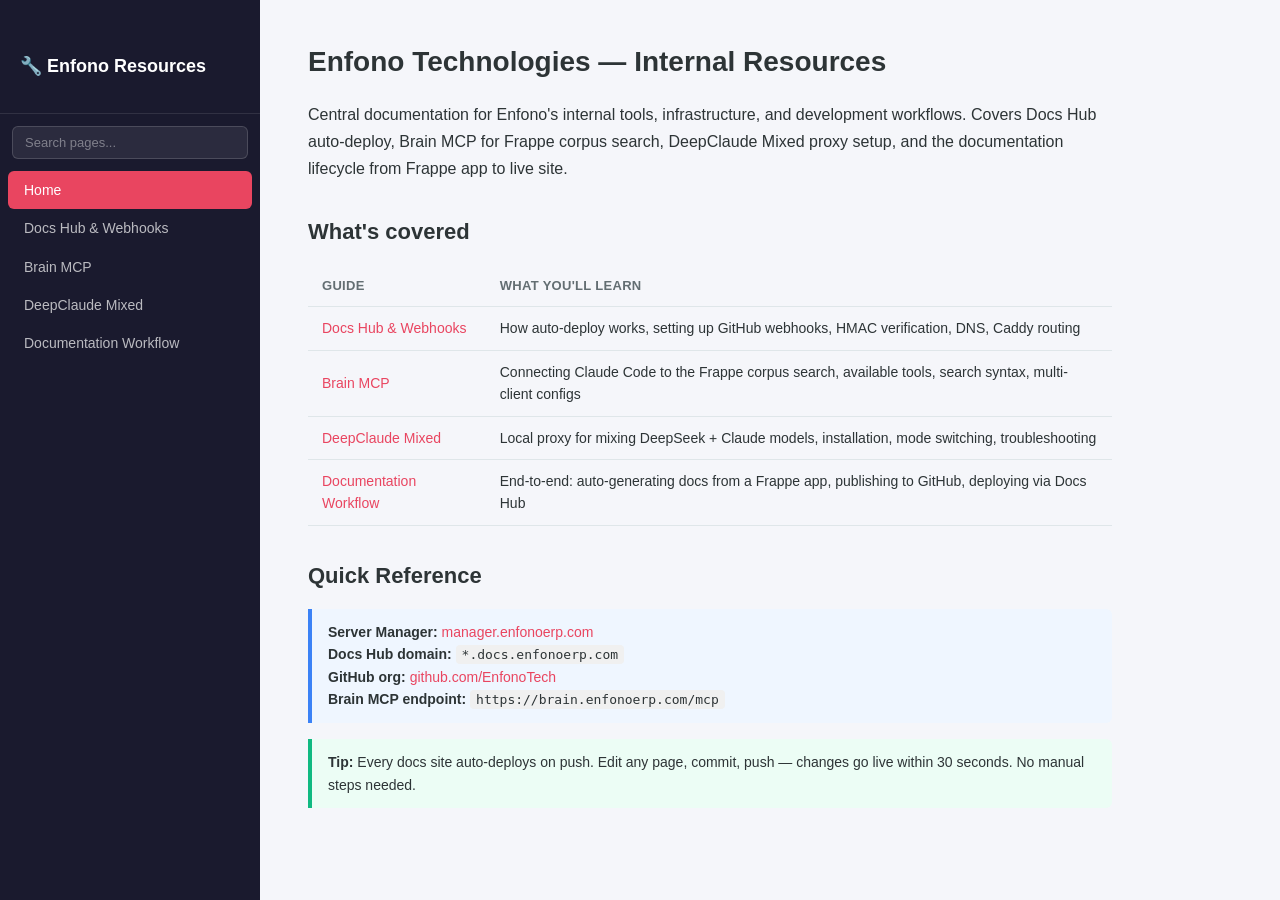
==== index.html @ 30807373 "Initial commit: Enfono internal resources documentation Covers Docs Hub webhooks, Brain MCP, DeepCla" ====
<!DOCTYPE html>
<html lang="en">
<head>
  <meta charset="UTF-8">
  <meta name="viewport" content="width=device-width, initial-scale=1.0">
  <title>Enfono Internal Resources</title>
  <link rel="stylesheet" href="css/style.css">
</head>
<body>
  <div class="layout">
    <nav class="sidebar" id="sidebar">
      <div class="sidebar-brand">
        <h2>🔧 Enfono Resources</h2>
      </div>
      <div class="sidebar-search">
        <input type="text" id="nav-search" placeholder="Search pages...">
      </div>
      <ul class="nav-list" id="nav-list">
        <li><a href="/" class="nav-link active">Home</a></li>
        <li><a href="pages/docs-hub-webhooks.html" class="nav-link">Docs Hub &amp; Webhooks</a></li>
        <li><a href="pages/brain-mcp.html" class="nav-link">Brain MCP</a></li>
        <li><a href="pages/deepclaude-mixed.html" class="nav-link">DeepClaude Mixed</a></li>
        <li><a href="pages/documentation-workflow.html" class="nav-link">Documentation Workflow</a></li>
      </ul>
    </nav>

    <main class="content">
      <h1>Enfono Technologies — Internal Resources</h1>
      <p>
        Central documentation for Enfono's internal tools, infrastructure, and development workflows.
        Covers Docs Hub auto-deploy, Brain MCP for Frappe corpus search, DeepClaude Mixed proxy setup, and the documentation lifecycle from Frappe app to live site.
      </p>

      <h2>What's covered</h2>

      <table>
        <thead>
          <tr><th>Guide</th><th>What you'll learn</th></tr>
        </thead>
        <tbody>
          <tr>
            <td><a href="pages/docs-hub-webhooks.html">Docs Hub &amp; Webhooks</a></td>
            <td>How auto-deploy works, setting up GitHub webhooks, HMAC verification, DNS, Caddy routing</td>
          </tr>
          <tr>
            <td><a href="pages/brain-mcp.html">Brain MCP</a></td>
            <td>Connecting Claude Code to the Frappe corpus search, available tools, search syntax, multi-client configs</td>
          </tr>
          <tr>
            <td><a href="pages/deepclaude-mixed.html">DeepClaude Mixed</a></td>
            <td>Local proxy for mixing DeepSeek + Claude models, installation, mode switching, troubleshooting</td>
          </tr>
          <tr>
            <td><a href="pages/documentation-workflow.html">Documentation Workflow</a></td>
            <td>End-to-end: auto-generating docs from a Frappe app, publishing to GitHub, deploying via Docs Hub</td>
          </tr>
        </tbody>
      </table>

      <h2>Quick Reference</h2>

      <div class="callout callout-info">
        <strong>Server Manager:</strong> <a href="https://manager.enfonoerp.com" target="_blank">manager.enfonoerp.com</a><br>
        <strong>Docs Hub domain:</strong> <code>*.docs.enfonoerp.com</code><br>
        <strong>GitHub org:</strong> <a href="https://github.com/EnfonoTech" target="_blank">github.com/EnfonoTech</a><br>
        <strong>Brain MCP endpoint:</strong> <code>https://brain.enfonoerp.com/mcp</code>
      </div>

      <div class="callout callout-tip">
        <strong>Tip:</strong> Every docs site auto-deploys on push. Edit any page, commit, push — changes go live within 30 seconds. No manual steps needed.
      </div>
    </main>
  </div>

  <script src="js/nav.js"></script>
</body>
</html>
---- css/style.css ----
:root {
  --sidebar-bg: #1a1a2e;
  --sidebar-hover: #16213e;
  --sidebar-active: #0f3460;
  --accent: #e94560;
  --accent-light: #ff6b81;
  --bg: #f5f6fa;
  --card-bg: #ffffff;
  --text: #2d3436;
  --text-light: #636e72;
  --border: #dfe6e9;
  --code-bg: #f0f0f0;
  --pre-bg: #1e1e2e;
  --pre-text: #cdd6f4;
}

* { margin: 0; padding: 0; box-sizing: border-box; }

body {
  font-family: -apple-system, BlinkMacSystemFont, 'Segoe UI', Roboto, sans-serif;
  background: var(--bg);
  color: var(--text);
  line-height: 1.6;
}

.layout { display: flex; min-height: 100vh; }

/* ── Sidebar ─────────────────────────────────────────────────────────────── */

.sidebar {
  width: 260px;
  background: var(--sidebar-bg);
  color: #fff;
  padding: 20px 0;
  position: fixed;
  top: 0;
  left: 0;
  bottom: 0;
  overflow-y: auto;
  z-index: 10;
}

.sidebar-brand {
  padding: 0 20px 20px;
  border-bottom: 1px solid rgba(255,255,255,0.1);
  margin-bottom: 12px;
}

.sidebar-brand h2 { font-size: 18px; color: #fff; }

.sidebar-search {
  padding: 0 12px 12px;
}

.sidebar-search input {
  width: 100%;
  padding: 8px 12px;
  border: 1px solid rgba(255,255,255,0.15);
  border-radius: 6px;
  background: rgba(255,255,255,0.08);
  color: #fff;
  font-size: 13px;
  outline: none;
  transition: border-color 0.2s;
}

.sidebar-search input::placeholder { color: rgba(255,255,255,0.4); }
.sidebar-search input:focus { border-color: var(--accent); }

.nav-list { list-style: none; padding: 0 8px; }

.nav-link {
  display: block;
  padding: 8px 16px;
  color: rgba(255,255,255,0.7);
  text-decoration: none;
  border-radius: 6px;
  font-size: 14px;
  transition: all 0.15s;
}

.nav-link:hover { background: var(--sidebar-hover); color: #fff; }
.nav-link.active { background: var(--accent); color: #fff; }

/* ── Content ─────────────────────────────────────────────────────────────── */

.content {
  margin-left: 260px;
  padding: 40px 48px;
  max-width: 900px;
  width: 100%;
}

h1 { font-size: 28px; margin-bottom: 16px; color: var(--text); }
h2 { font-size: 22px; margin: 32px 0 12px; color: var(--text); }
h3 { font-size: 18px; margin: 24px 0 8px; color: var(--text); }
h4 { font-size: 15px; margin: 20px 0 6px; color: var(--text); }

p { line-height: 1.7; margin-bottom: 12px; color: var(--text); }

a { color: var(--accent); text-decoration: none; }
a:hover { text-decoration: underline; }

code {
  background: var(--code-bg);
  padding: 2px 6px;
  border-radius: 4px;
  font-size: 13px;
  font-family: 'SF Mono', 'Fira Code', 'Fira Mono', monospace;
}

pre {
  background: var(--pre-bg);
  color: var(--pre-text);
  padding: 16px;
  border-radius: 8px;
  overflow-x: auto;
  margin: 12px 0;
  font-size: 13px;
  line-height: 1.5;
}

pre code {
  background: none;
  padding: 0;
  color: inherit;
  font-size: inherit;
}

/* ── Callouts ────────────────────────────────────────────────────────────── */

.callout {
  border-left: 4px solid var(--accent);
  background: #fef2f4;
  padding: 12px 16px;
  border-radius: 0 6px 6px 0;
  margin: 16px 0;
  font-size: 14px;
}

.callout-warning {
  border-left-color: #f59e0b;
  background: #fffbeb;
}

.callout-info {
  border-left-color: #3b82f6;
  background: #eff6ff;
}

.callout-tip {
  border-left-color: #10b981;
  background: #ecfdf5;
}

/* ── Tables ──────────────────────────────────────────────────────────────── */

table {
  width: 100%;
  border-collapse: collapse;
  margin: 16px 0;
  font-size: 14px;
}

th, td {
  text-align: left;
  padding: 10px 14px;
  border-bottom: 1px solid var(--border);
}

th {
  font-weight: 600;
  font-size: 13px;
  color: var(--text-light);
  text-transform: uppercase;
  letter-spacing: 0.3px;
  background: var(--bg);
}

tr:hover td { background: rgba(0,0,0,0.01); }

/* ── Steps ───────────────────────────────────────────────────────────────── */

.steps { counter-reset: step; list-style: none; padding: 0; margin: 16px 0; }

.steps li {
  counter-increment: step;
  position: relative;
  padding-left: 40px;
  margin-bottom: 20px;
}

.steps li::before {
  content: counter(step);
  position: absolute;
  left: 0;
  top: 0;
  width: 26px;
  height: 26px;
  background: var(--accent);
  color: #fff;
  border-radius: 50%;
  text-align: center;
  line-height: 26px;
  font-size: 13px;
  font-weight: 600;
}

.steps li h3 { margin-top: 0; }

/* ── Mobile ──────────────────────────────────────────────────────────────── */

@media (max-width: 768px) {
  .sidebar { width: 100%; position: relative; height: auto; padding: 12px; }
  .layout { flex-direction: column; }
  .content { margin-left: 0; padding: 20px; }
}
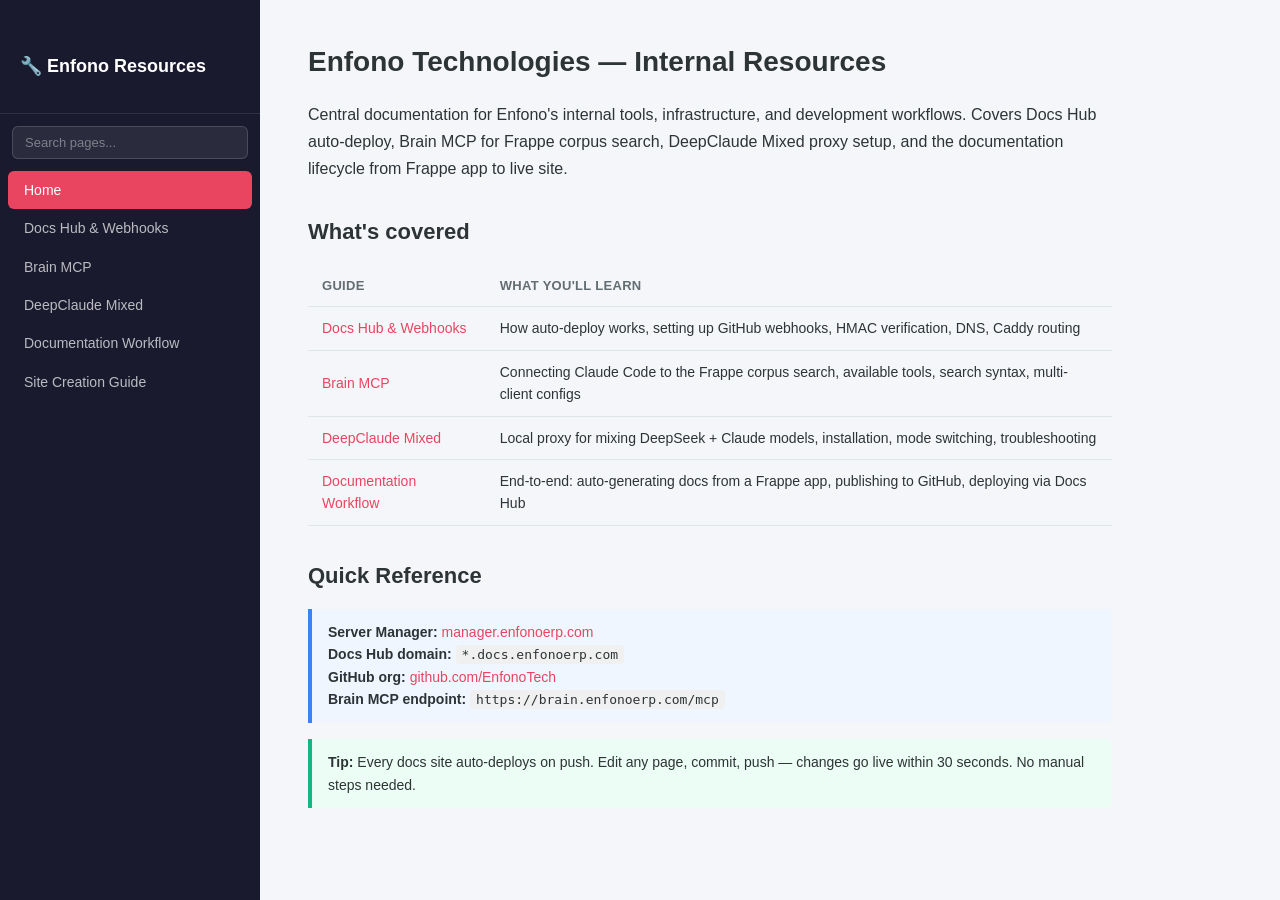
==== commit 8b514023: "Add server manager site creation do & don't guide Documents safe terminal workflows when manager err" ====
--- a/index.html
+++ b/index.html
@@ -21,6 +21,7 @@
         <li><a href="pages/brain-mcp.html" class="nav-link">Brain MCP</a></li>
         <li><a href="pages/deepclaude-mixed.html" class="nav-link">DeepClaude Mixed</a></li>
         <li><a href="pages/documentation-workflow.html" class="nav-link">Documentation Workflow</a></li>
+        <li><a href="pages/server-manager-site-creation.html" class="nav-link">Site Creation Guide</a></li>
       </ul>
     </nav>
 
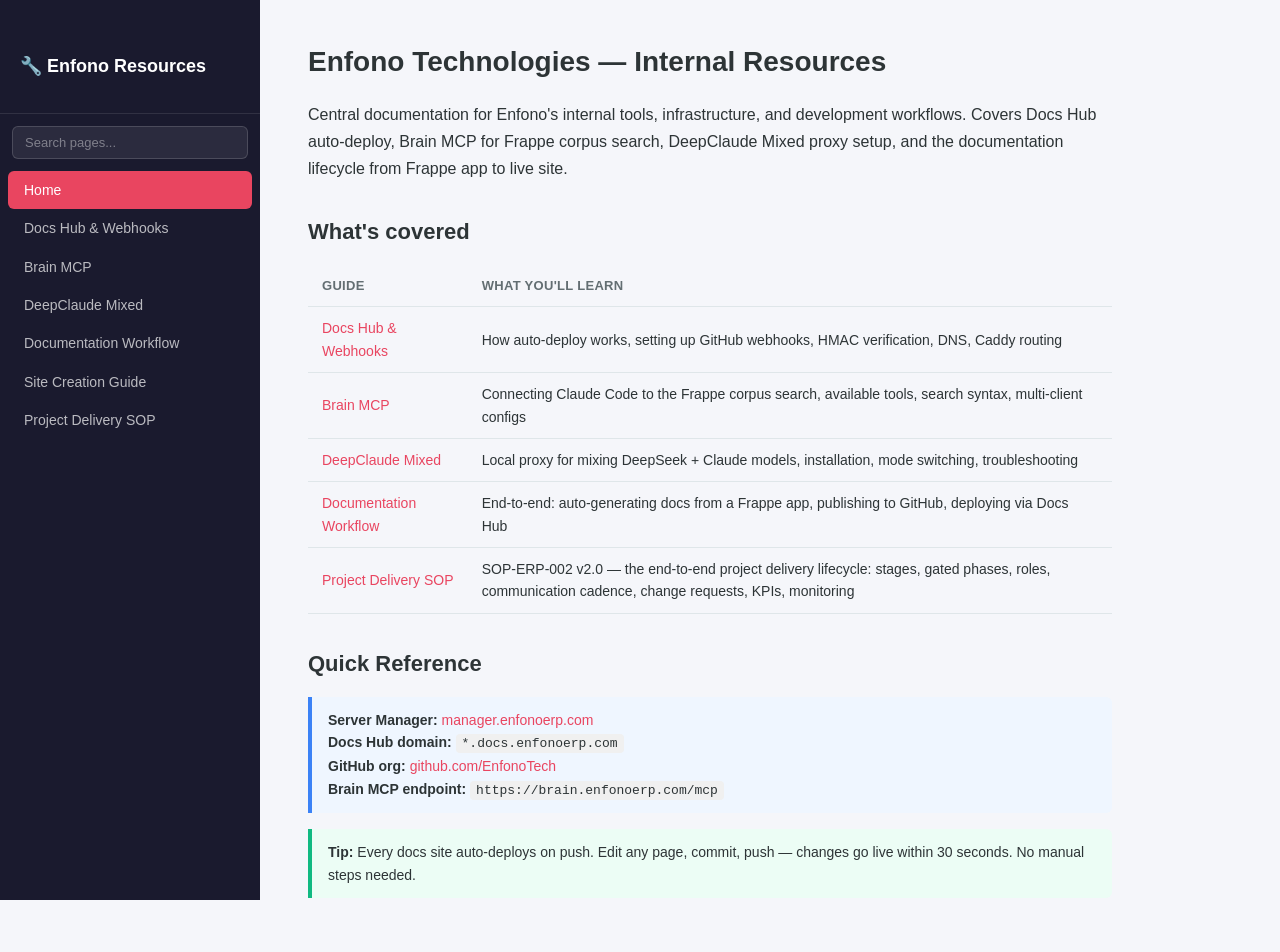
==== commit 258d6cae: "Add Project Delivery SOP (SOP-ERP-002 v2.0) doc page Unified end-to-end project delivery SOP: four l" ====
--- a/index.html
+++ b/index.html
@@ -22,6 +22,7 @@
         <li><a href="pages/deepclaude-mixed.html" class="nav-link">DeepClaude Mixed</a></li>
         <li><a href="pages/documentation-workflow.html" class="nav-link">Documentation Workflow</a></li>
         <li><a href="pages/server-manager-site-creation.html" class="nav-link">Site Creation Guide</a></li>
+        <li><a href="pages/project-delivery-sop.html" class="nav-link">Project Delivery SOP</a></li>
       </ul>
     </nav>
 
@@ -55,6 +56,10 @@
             <td><a href="pages/documentation-workflow.html">Documentation Workflow</a></td>
             <td>End-to-end: auto-generating docs from a Frappe app, publishing to GitHub, deploying via Docs Hub</td>
           </tr>
+          <tr>
+            <td><a href="pages/project-delivery-sop.html">Project Delivery SOP</a></td>
+            <td>SOP-ERP-002 v2.0 — the end-to-end project delivery lifecycle: stages, gated phases, roles, communication cadence, change requests, KPIs, monitoring</td>
+          </tr>
         </tbody>
       </table>
 
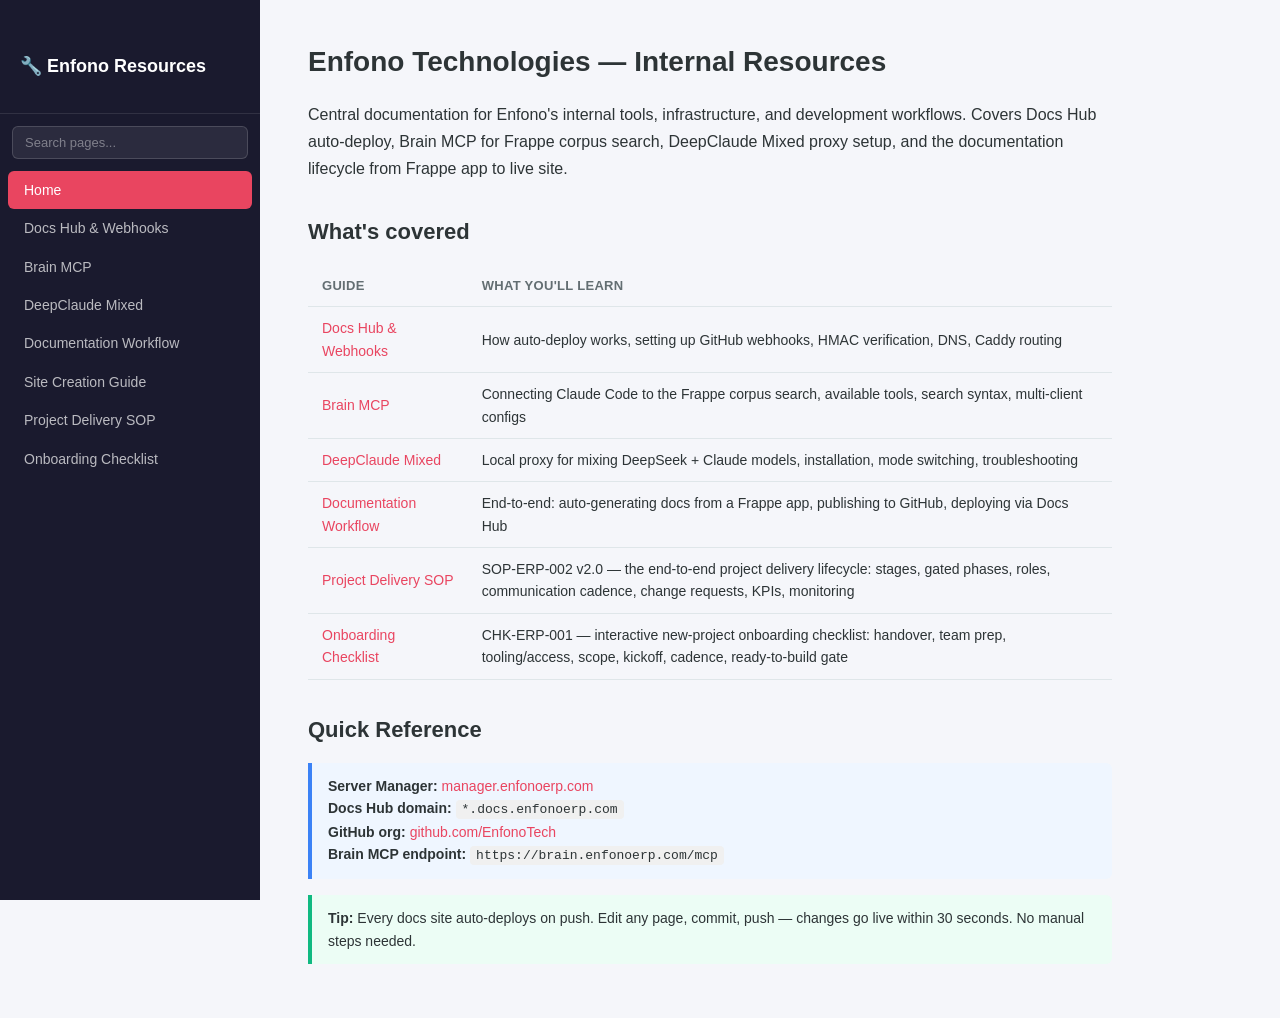
==== commit ca1f5189: "Add New Project Onboarding Checklist page (CHK-ERP-001) Interactive checklist (localStorage tick-off" ====
--- a/index.html
+++ b/index.html
@@ -23,6 +23,7 @@
         <li><a href="pages/documentation-workflow.html" class="nav-link">Documentation Workflow</a></li>
         <li><a href="pages/server-manager-site-creation.html" class="nav-link">Site Creation Guide</a></li>
         <li><a href="pages/project-delivery-sop.html" class="nav-link">Project Delivery SOP</a></li>
+        <li><a href="pages/project-onboarding-checklist.html" class="nav-link">Onboarding Checklist</a></li>
       </ul>
     </nav>
 
@@ -60,6 +61,10 @@
             <td><a href="pages/project-delivery-sop.html">Project Delivery SOP</a></td>
             <td>SOP-ERP-002 v2.0 — the end-to-end project delivery lifecycle: stages, gated phases, roles, communication cadence, change requests, KPIs, monitoring</td>
           </tr>
+          <tr>
+            <td><a href="pages/project-onboarding-checklist.html">Onboarding Checklist</a></td>
+            <td>CHK-ERP-001 — interactive new-project onboarding checklist: handover, team prep, tooling/access, scope, kickoff, cadence, ready-to-build gate</td>
+          </tr>
         </tbody>
       </table>
 
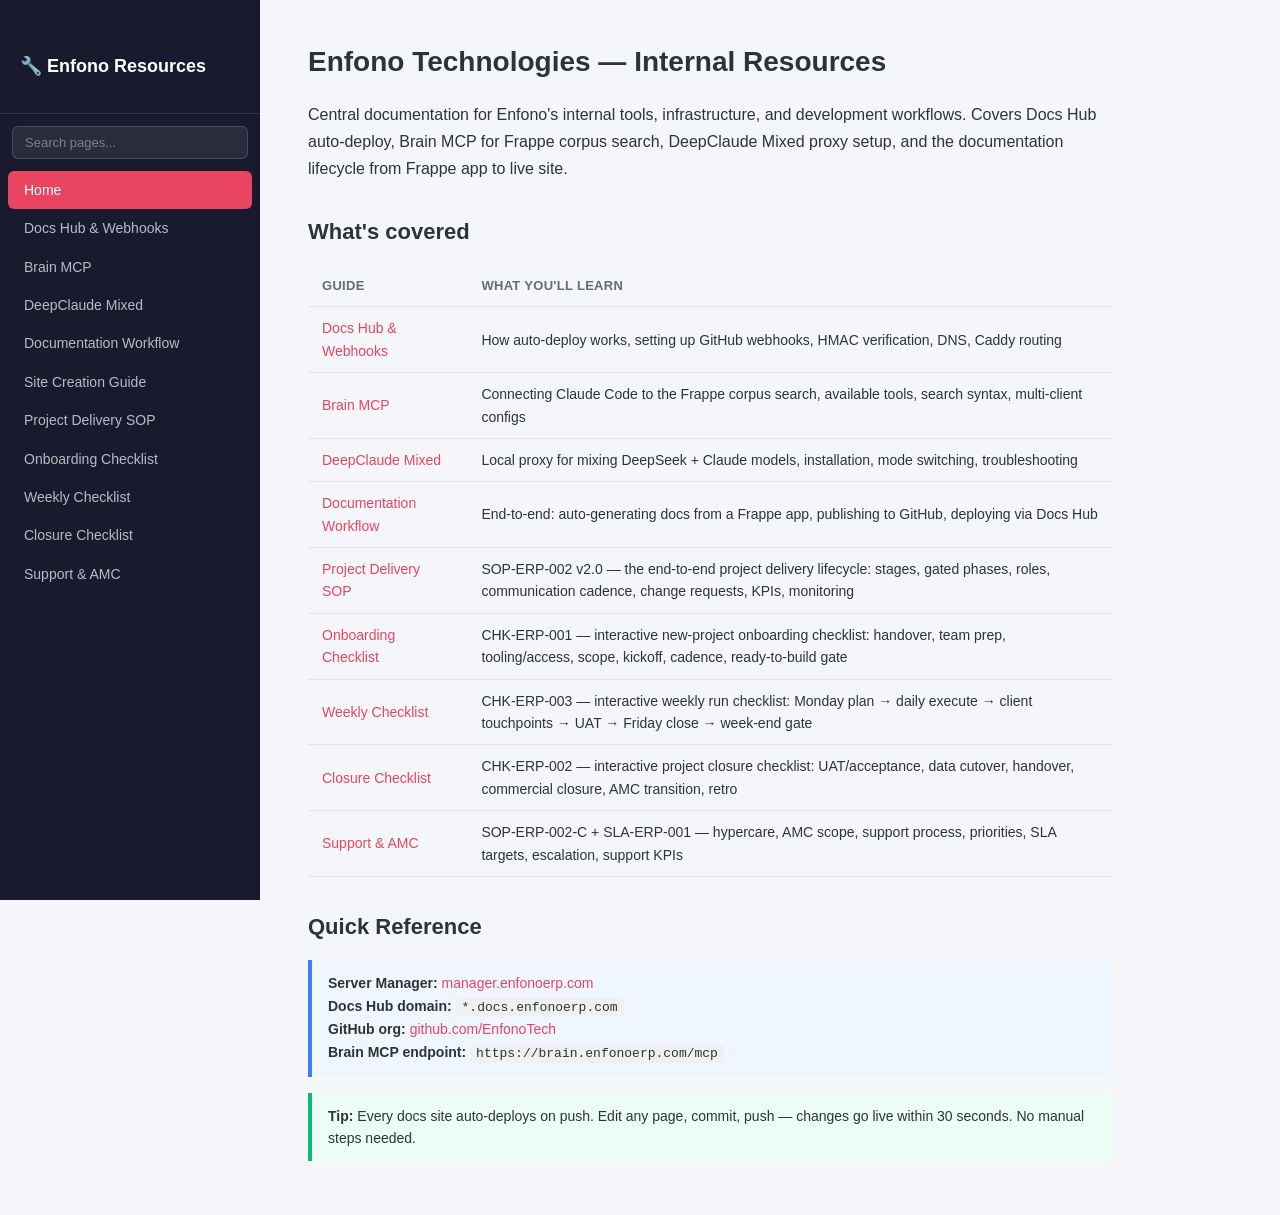
==== commit 5d282803: "Mirror full SOP suite to docs-hub: weekly + closure + support pages, monthly cadence on SOP Adds Wee" ====
--- a/index.html
+++ b/index.html
@@ -24,6 +24,9 @@
         <li><a href="pages/server-manager-site-creation.html" class="nav-link">Site Creation Guide</a></li>
         <li><a href="pages/project-delivery-sop.html" class="nav-link">Project Delivery SOP</a></li>
         <li><a href="pages/project-onboarding-checklist.html" class="nav-link">Onboarding Checklist</a></li>
+        <li><a href="pages/project-weekly-checklist.html" class="nav-link">Weekly Checklist</a></li>
+        <li><a href="pages/project-closure-checklist.html" class="nav-link">Closure Checklist</a></li>
+        <li><a href="pages/project-support-amc.html" class="nav-link">Support &amp; AMC</a></li>
       </ul>
     </nav>
 
@@ -65,6 +68,18 @@
             <td><a href="pages/project-onboarding-checklist.html">Onboarding Checklist</a></td>
             <td>CHK-ERP-001 — interactive new-project onboarding checklist: handover, team prep, tooling/access, scope, kickoff, cadence, ready-to-build gate</td>
           </tr>
+          <tr>
+            <td><a href="pages/project-weekly-checklist.html">Weekly Checklist</a></td>
+            <td>CHK-ERP-003 — interactive weekly run checklist: Monday plan → daily execute → client touchpoints → UAT → Friday close → week-end gate</td>
+          </tr>
+          <tr>
+            <td><a href="pages/project-closure-checklist.html">Closure Checklist</a></td>
+            <td>CHK-ERP-002 — interactive project closure checklist: UAT/acceptance, data cutover, handover, commercial closure, AMC transition, retro</td>
+          </tr>
+          <tr>
+            <td><a href="pages/project-support-amc.html">Support &amp; AMC</a></td>
+            <td>SOP-ERP-002-C + SLA-ERP-001 — hypercare, AMC scope, support process, priorities, SLA targets, escalation, support KPIs</td>
+          </tr>
         </tbody>
       </table>
 
